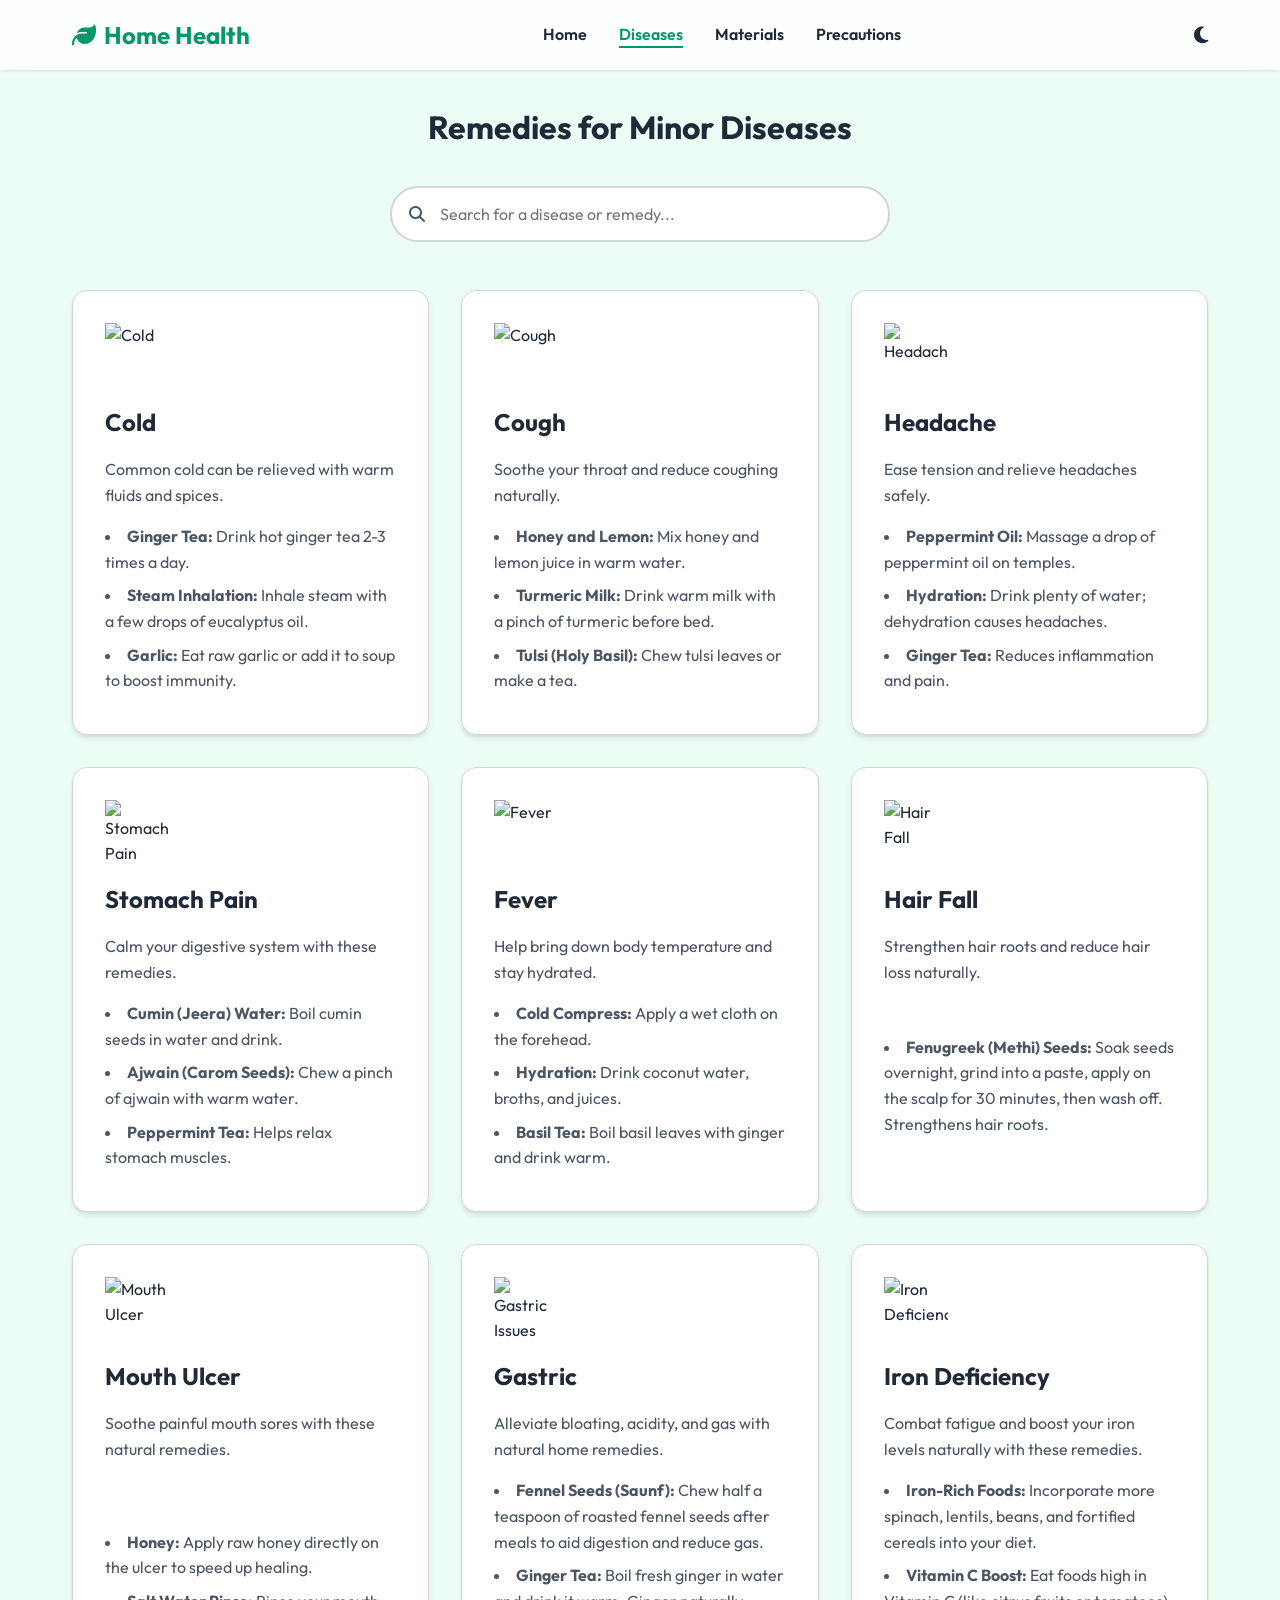
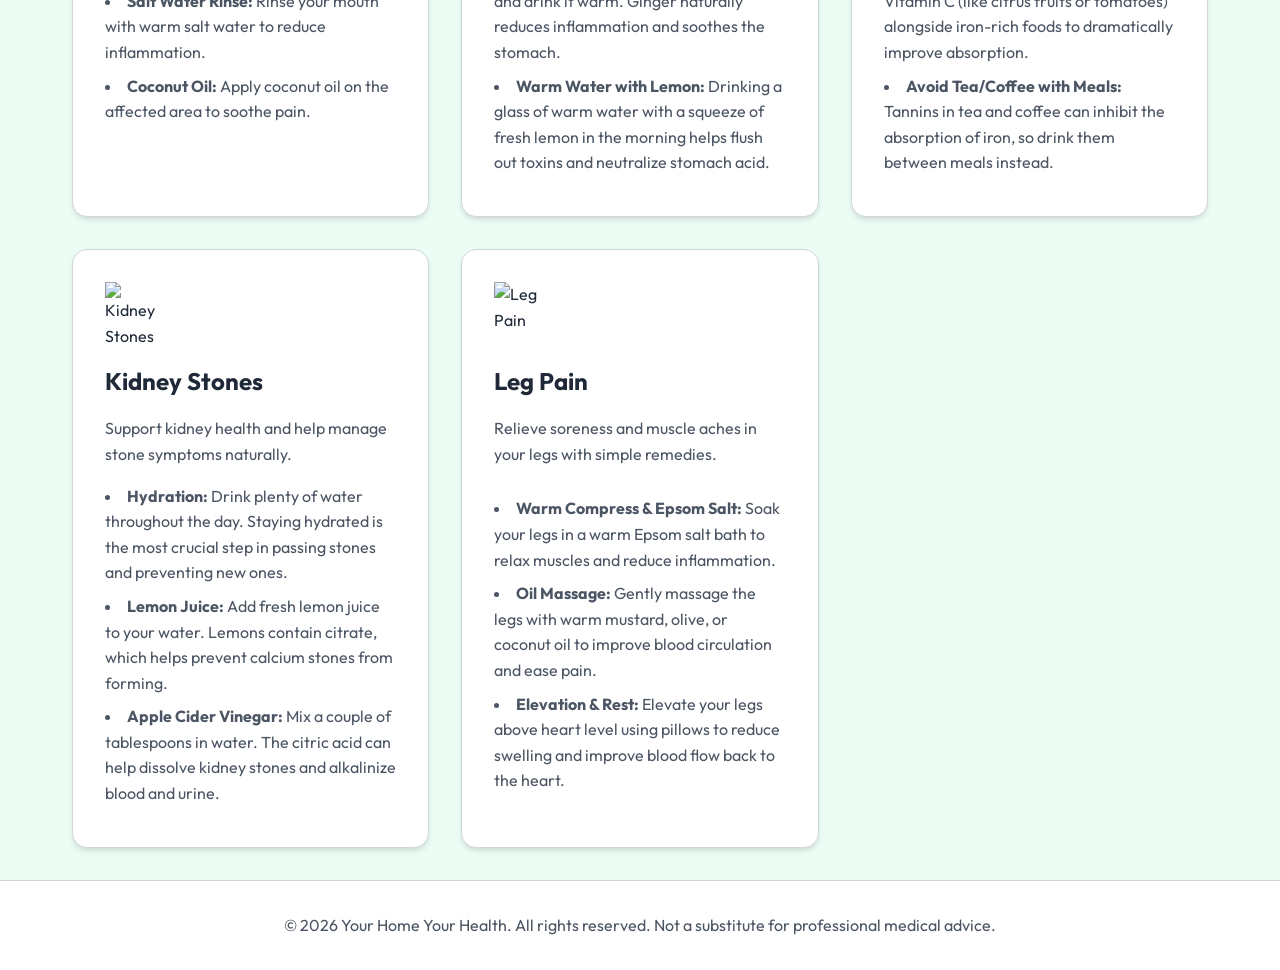
==== diseases.html @ cf8a4637 "Add files via upload" ====
<!DOCTYPE html>
<html lang="en">

<head>
    <meta charset="UTF-8">
    <meta name="viewport" content="width=device-width, initial-scale=1.0">
    <title>Minor Diseases & Remedies | Your Home Your Health</title>
    <meta name="description" content="Find natural home remedies for cold, cough, headache, stomach pain, and fever.">
    <link rel="stylesheet" href="style.css">
</head>

<body>

    <header>
        <nav>
            <a href="index.html" class="logo">
                <i class="fa-solid fa-leaf"></i> Home Health
            </a>
            <ul class="nav-links">
                <li><a href="index.html">Home</a></li>
                <li><a href="diseases.html" class="active">Diseases</a></li>
                <li><a href="materials.html">Materials</a></li>
                <li><a href="precautions.html">Precautions</a></li>
            </ul>
            <button class="theme-switch" aria-label="Toggle Dark Mode">
                <i class="fa-solid fa-moon"></i>
            </button>
            <button class="menu-toggle" aria-label="Toggle Mobile Menu">
                <i class="fa-solid fa-bars"></i>
            </button>
        </nav>
    </header>

    <main>
        <h1 class="section-title animate-in">Remedies for Minor Diseases</h1>

        <div class="search-container animate-in">
            <i class="fa-solid fa-search"></i>
            <input type="text" id="searchInput" placeholder="Search for a disease or remedy...">
        </div>

        <div class="grid animate-in" style="animation-delay: 0.2s;">
            <!-- Cold -->
            <div class="card">
                <img src="images/cold.jpg" alt="Cold" class="card-img">
                <h3>Cold</h3>
                <p>Common cold can be relieved with warm fluids and spices.</p>
                <ul>
                    <li><strong>Ginger Tea:</strong> Drink hot ginger tea 2-3 times a day.</li>
                    <li><strong>Steam Inhalation:</strong> Inhale steam with a few drops of eucalyptus oil.</li>
                    <li><strong>Garlic:</strong> Eat raw garlic or add it to soup to boost immunity.</li>
                </ul>
            </div>

            <!-- Cough -->
            <div class="card">
                <img src="images/cough.jpg" alt="Cough" class="card-img">
                <h3>Cough</h3>
                <p>Soothe your throat and reduce coughing naturally.</p>
                <ul>
                    <li><strong>Honey and Lemon:</strong> Mix honey and lemon juice in warm water.</li>
                    <li><strong>Turmeric Milk:</strong> Drink warm milk with a pinch of turmeric before bed.</li>
                    <li><strong>Tulsi (Holy Basil):</strong> Chew tulsi leaves or make a tea.</li>
                </ul>
            </div>

            <!-- Headache -->
            <div class="card">
                <img src="images/headache.jpg" alt="Headache" class="card-img">
                <h3>Headache</h3>
                <p>Ease tension and relieve headaches safely.</p>
                <ul>
                    <li><strong>Peppermint Oil:</strong> Massage a drop of peppermint oil on temples.</li>
                    <li><strong>Hydration:</strong> Drink plenty of water; dehydration causes headaches.</li>
                    <li><strong>Ginger Tea:</strong> Reduces inflammation and pain.</li>
                </ul>
            </div>

            <!-- Stomach Pain -->
            <div class="card">
                <img src="images/stomach.jpg" alt="Stomach Pain" class="card-img">
                <h3>Stomach Pain</h3>
                <p>Calm your digestive system with these remedies.</p>
                <ul>
                    <li><strong>Cumin (Jeera) Water:</strong> Boil cumin seeds in water and drink.</li>
                    <li><strong>Ajwain (Carom Seeds):</strong> Chew a pinch of ajwain with warm water.</li>
                    <li><strong>Peppermint Tea:</strong> Helps relax stomach muscles.</li>
                </ul>
            </div>

            <!-- Fever -->
            <div class="card">
                <img src="images/fever.jpg" alt="Fever" class="card-img">
                <h3>Fever</h3>
                <p>Help bring down body temperature and stay hydrated.</p>
                <ul>
                    <li><strong>Cold Compress:</strong> Apply a wet cloth on the forehead.</li>
                    <li><strong>Hydration:</strong> Drink coconut water, broths, and juices.</li>
                    <li><strong>Basil Tea:</strong> Boil basil leaves with ginger and drink warm.</li>
                </ul>
            </div>

            <!-- Hair Fall -->
            <div class="card">
                <img src="images/hairfall.jpg" alt="Hair Fall" class="card-img">
                <h3>Hair Fall</h3>
                <p>Strengthen hair roots and reduce hair loss naturally.</p>
                <ul>
                    <li><strong>Fenugreek (Methi) Seeds:</strong> Soak seeds overnight, grind into a paste, apply on the
                        scalp for 30 minutes, then wash off. Strengthens hair roots.</li>
                </ul>
            </div>

            <!-- Mouth Ulcer -->
            <div class="card">
                <img src="images/mouthulcer.jpg" alt="Mouth Ulcer" class="card-img">
                <h3>Mouth Ulcer</h3>
                <p>Soothe painful mouth sores with these natural remedies.</p>
                <ul>
                    <li><strong>Honey:</strong> Apply raw honey directly on the ulcer to speed up healing.</li>
                    <li><strong>Salt Water Rinse:</strong> Rinse your mouth with warm salt water to reduce inflammation.
                    </li>
                    <li><strong>Coconut Oil:</strong> Apply coconut oil on the affected area to soothe pain.</li>
                </ul>
            </div>

            <!-- Gastric Issues -->
            <div class="card">
                <img src="images/gastric.jpg" alt="Gastric Issues" class="card-img">
                <h3>Gastric</h3>
                <p>Alleviate bloating, acidity, and gas with natural home remedies.</p>
                <ul>
                    <li><strong>Fennel Seeds (Saunf):</strong> Chew half a teaspoon of roasted fennel seeds after meals
                        to aid digestion and reduce gas.</li>
                    <li><strong>Ginger Tea:</strong> Boil fresh ginger in water and drink it warm. Ginger naturally
                        reduces inflammation and soothes the stomach.</li>
                    <li><strong>Warm Water with Lemon:</strong> Drinking a glass of warm water with a squeeze of fresh
                        lemon in the morning helps flush out toxins and neutralize stomach acid.</li>
                </ul>
            </div>

            <!-- Iron Deficiency -->
            <div class="card">
                <img src="images/iron_deficiency.jpg" alt="Iron Deficiency" class="card-img">
                <h3>Iron Deficiency</h3>
                <p>Combat fatigue and boost your iron levels naturally with these remedies.</p>
                <ul>
                    <li><strong>Iron-Rich Foods:</strong> Incorporate more spinach, lentils, beans, and fortified cereals into your diet.</li>
                    <li><strong>Vitamin C Boost:</strong> Eat foods high in Vitamin C (like citrus fruits or tomatoes) alongside iron-rich foods to dramatically improve absorption.</li>
                    <li><strong>Avoid Tea/Coffee with Meals:</strong> Tannins in tea and coffee can inhibit the absorption of iron, so drink them between meals instead.</li>
                </ul>
            </div>

            <!-- Kidney Stones -->
            <div class="card">
                <img src="images/kidney_stones.jpg" alt="Kidney Stones" class="card-img">
                <h3>Kidney Stones</h3>
                <p>Support kidney health and help manage stone symptoms naturally.</p>
                <ul>
                    <li><strong>Hydration:</strong> Drink plenty of water throughout the day. Staying hydrated is the most crucial step in passing stones and preventing new ones.</li>
                    <li><strong>Lemon Juice:</strong> Add fresh lemon juice to your water. Lemons contain citrate, which helps prevent calcium stones from forming.</li>
                    <li><strong>Apple Cider Vinegar:</strong> Mix a couple of tablespoons in water. The citric acid can help dissolve kidney stones and alkalinize blood and urine.</li>
                </ul>
            </div>

            <!-- Leg Pain -->
            <div class="card">
                <img src="images/leg_pain.jpg" alt="Leg Pain" class="card-img">
                <h3>Leg Pain</h3>
                <p>Relieve soreness and muscle aches in your legs with simple remedies.</p>
                <ul>
                    <li><strong>Warm Compress & Epsom Salt:</strong> Soak your legs in a warm Epsom salt bath to relax muscles and reduce inflammation.</li>
                    <li><strong>Oil Massage:</strong> Gently massage the legs with warm mustard, olive, or coconut oil to improve blood circulation and ease pain.</li>
                    <li><strong>Elevation & Rest:</strong> Elevate your legs above heart level using pillows to reduce swelling and improve blood flow back to the heart.</li>
                </ul>
            </div>
        </div>
    </main>

    <footer>
        <p>&copy; 2026 Your Home Your Health. All rights reserved. Not a substitute for professional medical advice.</p>
    </footer>

    <script src="script.js"></script>
</body>

</html>
---- style.css ----
@import url('https://fonts.googleapis.com/css2?family=Outfit:wght@300;400;600;700&display=swap');
@import url('https://cdnjs.cloudflare.com/ajax/libs/font-awesome/6.4.0/css/all.min.css');

:root {
  /* Light Mode Colors */
  --primary-color: #059669; /* Emerald 600 */
  --primary-hover: #047857; /* Emerald 700 */
  --bg-color: #ecfdf5; /* Emerald 50 */
  --text-main: #1f2937; /* Gray 800 */
  --text-muted: #4b5563; /* Gray 600 */
  --card-bg: #ffffff;
  --border-color: #d1d5db;
  --header-bg: rgba(255, 255, 255, 0.9);
  --shadow: 0 4px 6px -1px rgba(0, 0, 0, 0.1), 0 2px 4px -1px rgba(0, 0, 0, 0.06);
  --shadow-hover: 0 10px 15px -3px rgba(0, 0, 0, 0.1), 0 4px 6px -2px rgba(0, 0, 0, 0.05);
}

[data-theme="dark"] {
  /* Dark Mode Colors */
  --primary-color: #10b981; /* Emerald 500 */
  --primary-hover: #34d399; /* Emerald 400 */
  --bg-color: #111827; /* Gray 900 */
  --text-main: #f9fafb; /* Gray 50 */
  --text-muted: #d1d5db; /* Gray 300 */
  --card-bg: #1f2937; /* Gray 800 */
  --border-color: #374151; /* Gray 700 */
  --header-bg: rgba(31, 41, 55, 0.9);
  --shadow: 0 4px 6px -1px rgba(0, 0, 0, 0.5);
  --shadow-hover: 0 10px 15px -3px rgba(0, 0, 0, 0.7);
}

* {
  margin: 0;
  padding: 0;
  box-sizing: border-box;
  font-family: 'Outfit', sans-serif;
}

body {
  background-color: var(--bg-color);
  color: var(--text-main);
  line-height: 1.6;
  transition: background-color 0.3s ease, color 0.3s ease;
  min-height: 100vh;
  display: flex;
  flex-direction: column;
}

/* Header & Navigation */
header {
  background-color: var(--header-bg);
  backdrop-filter: blur(10px);
  position: sticky;
  top: 0;
  z-index: 1000;
  box-shadow: 0 1px 3px 0 rgba(0, 0, 0, 0.1);
  transition: background-color 0.3s ease;
}

nav {
  max-width: 1200px;
  margin: 0 auto;
  padding: 1rem 2rem;
  display: flex;
  justify-content: space-between;
  align-items: center;
}

.logo {
  font-size: 1.5rem;
  font-weight: 700;
  color: var(--primary-color);
  text-decoration: none;
  display: flex;
  align-items: center;
  gap: 0.5rem;
}

.nav-links {
  display: flex;
  list-style: none;
  gap: 2rem;
  align-items: center;
}

.nav-links a {
  text-decoration: none;
  color: var(--text-main);
  font-weight: 600;
  transition: color 0.2s ease;
  position: relative;
}

.nav-links a::after {
  content: '';
  position: absolute;
  width: 0;
  height: 2px;
  bottom: -4px;
  left: 0;
  background-color: var(--primary-color);
  transition: width 0.3s ease;
}

.nav-links a:hover {
  color: var(--primary-color);
}

.nav-links a:hover::after, .nav-links a.active::after {
  width: 100%;
}

.nav-links a.active {
  color: var(--primary-color);
}

/* Dark Mode Toggle */
.theme-switch {
  background: none;
  border: none;
  color: var(--text-main);
  font-size: 1.2rem;
  cursor: pointer;
  transition: color 0.2s;
}

.theme-switch:hover {
  color: var(--primary-color);
}

/* Mobile Menu Button */
.menu-toggle {
  display: none;
  background: none;
  border: none;
  color: var(--text-main);
  font-size: 1.5rem;
  cursor: pointer;
}

/* Main Content */
main {
  flex: 1;
  max-width: 1200px;
  margin: 0 auto;
  padding: 2rem;
  width: 100%;
}

/* Hero Section */
.hero {
  text-align: center;
  padding: 4rem 1rem;
  background-image: linear-gradient(rgba(0, 0, 0, 0.6), rgba(0, 0, 0, 0.6)), url('images/hero.jpg');
  background-size: cover;
  background-position: center;
  background-attachment: fixed;
  display: flex;
  flex-direction: column;
  justify-content: center;
  align-items: center;
  min-height: 100vh;
  width: 100%;
  margin-top: -72px; /* Offset for header height assuming it's around 72px */
  padding-top: 72px;
}

.hero h1 {
  font-size: 4rem;
  margin-bottom: 1rem;
  color: #ffffff;
  text-shadow: 2px 2px 4px rgba(0,0,0,0.5);
}

.hero p {
  font-size: 1.5rem;
  color: #e5e7eb;
  max-width: 800px;
  margin: 0 auto 2rem;
  text-shadow: 1px 1px 2px rgba(0,0,0,0.5);
}

.btn {
  display: inline-block;
  padding: 0.8rem 1.5rem;
  background-color: var(--primary-color);
  color: white;
  text-decoration: none;
  border-radius: 30px;
  font-weight: 600;
  transition: background-color 0.3s, transform 0.2s;
  border: none;
  cursor: pointer;
}

.btn:hover {
  background-color: var(--primary-hover);
  transform: translateY(-2px);
}

/* Features/Cards */
.section-title {
  text-align: center;
  font-size: 2rem;
  margin-bottom: 2rem;
  color: var(--text-main);
}

.grid {
  display: grid;
  grid-template-columns: repeat(auto-fit, minmax(300px, 1fr));
  gap: 2rem;
}

.card {
  background-color: var(--card-bg);
  border-radius: 15px;
  padding: 2rem;
  box-shadow: var(--shadow);
  transition: transform 0.3s ease, box-shadow 0.3s ease;
  border: 1px solid var(--border-color);
  display: flex;
  flex-direction: column;
}

.card:hover {
  transform: translateY(-5px);
  box-shadow: var(--shadow-hover);
}

.card-icon {
  font-size: 2.5rem;
  color: var(--primary-color);
  margin-bottom: 1rem;
}

.card-img {
  width: 64px;
  height: 64px;
  object-fit: contain;
  margin-bottom: 1rem;
}

.card h3 {
  font-size: 1.5rem;
  margin-bottom: 1rem;
  color: var(--text-main);
}

.card p, .card ul {
  color: var(--text-muted);
  flex-grow: 1;
}

.card ul {
  list-style-position: inside;
  margin-top: 1rem;
}

.card ul li {
  margin-bottom: 0.5rem;
}

/* Search Bar */
.search-container {
  max-width: 500px;
  margin: 0 auto 3rem;
  position: relative;
}

.search-container input {
  width: 100%;
  padding: 1rem 1rem 1rem 3rem;
  border-radius: 30px;
  border: 2px solid var(--border-color);
  background-color: var(--card-bg);
  color: var(--text-main);
  font-size: 1rem;
  outline: none;
  transition: border-color 0.3s;
}

.search-container input:focus {
  border-color: var(--primary-color);
}

.search-container i {
  position: absolute;
  left: 1.2rem;
  top: 50%;
  transform: translateY(-50%);
  color: var(--text-muted);
}

/* Contact Form */
.contact-form {
  max-width: 600px;
  margin: 0 auto;
  background-color: var(--card-bg);
  padding: 2rem;
  border-radius: 15px;
  box-shadow: var(--shadow);
  border: 1px solid var(--border-color);
}

.form-group {
  margin-bottom: 1.5rem;
}

.form-group label {
  display: block;
  margin-bottom: 0.5rem;
  font-weight: 600;
}

.form-group input, .form-group textarea {
  width: 100%;
  padding: 0.8rem;
  border-radius: 8px;
  border: 1px solid var(--border-color);
  background-color: var(--bg-color);
  color: var(--text-main);
  font-family: 'Outfit', sans-serif;
}

.form-group input:focus, .form-group textarea:focus {
  outline: none;
  border-color: var(--primary-color);
}

/* Precautions List */
.precautions-list {
  list-style: none;
  max-width: 800px;
  margin: 0 auto;
}

.precautions-list li {
  background-color: var(--card-bg);
  margin-bottom: 1rem;
  padding: 1.5rem;
  border-radius: 10px;
  box-shadow: var(--shadow);
  display: flex;
  align-items: center;
  gap: 1rem;
  border-left: 4px solid #ef4444; /* Red warning border */
}

.precautions-list li i {
  color: #ef4444;
  font-size: 1.5rem;
}

/* Footer */
footer {
  background-color: var(--card-bg);
  text-align: center;
  padding: 2rem;
  margin-top: auto;
  border-top: 1px solid var(--border-color);
}

footer p {
  color: var(--text-muted);
}

/* Animations */
@keyframes fadeIn {
  from { opacity: 0; transform: translateY(20px); }
  to { opacity: 1; transform: translateY(0); }
}

.animate-in {
  animation: fadeIn 0.6s ease-out forwards;
}

/* Responsive Design */
@media (max-width: 768px) {
  .menu-toggle {
    display: block;
  }

  .nav-links {
    display: none;
    flex-direction: column;
    width: 100%;
    position: absolute;
    top: 100%;
    left: 0;
    background-color: var(--header-bg);
    padding: 1rem 0;
    box-shadow: 0 4px 6px -1px rgba(0, 0, 0, 0.1);
  }

  .nav-links.active {
    display: flex;
  }

  .hero h1 {
    font-size: 2rem;
  }
}
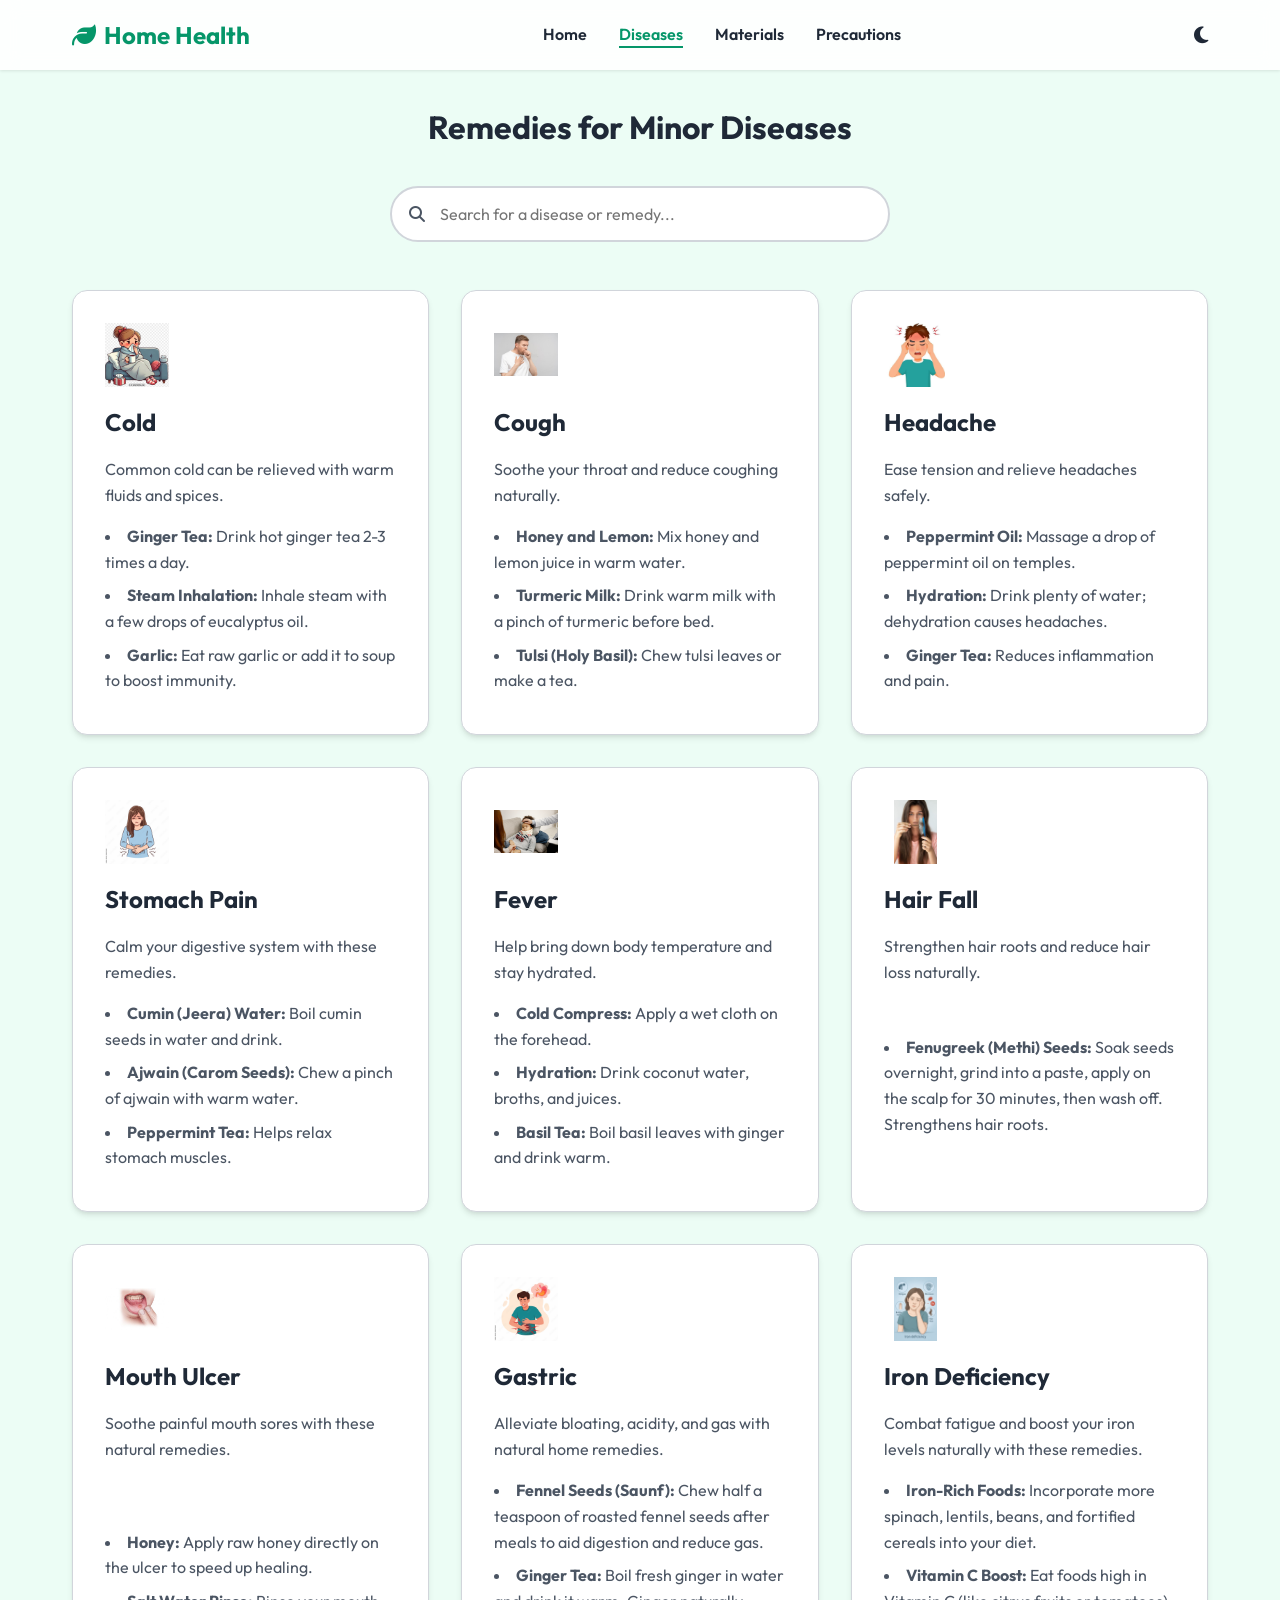
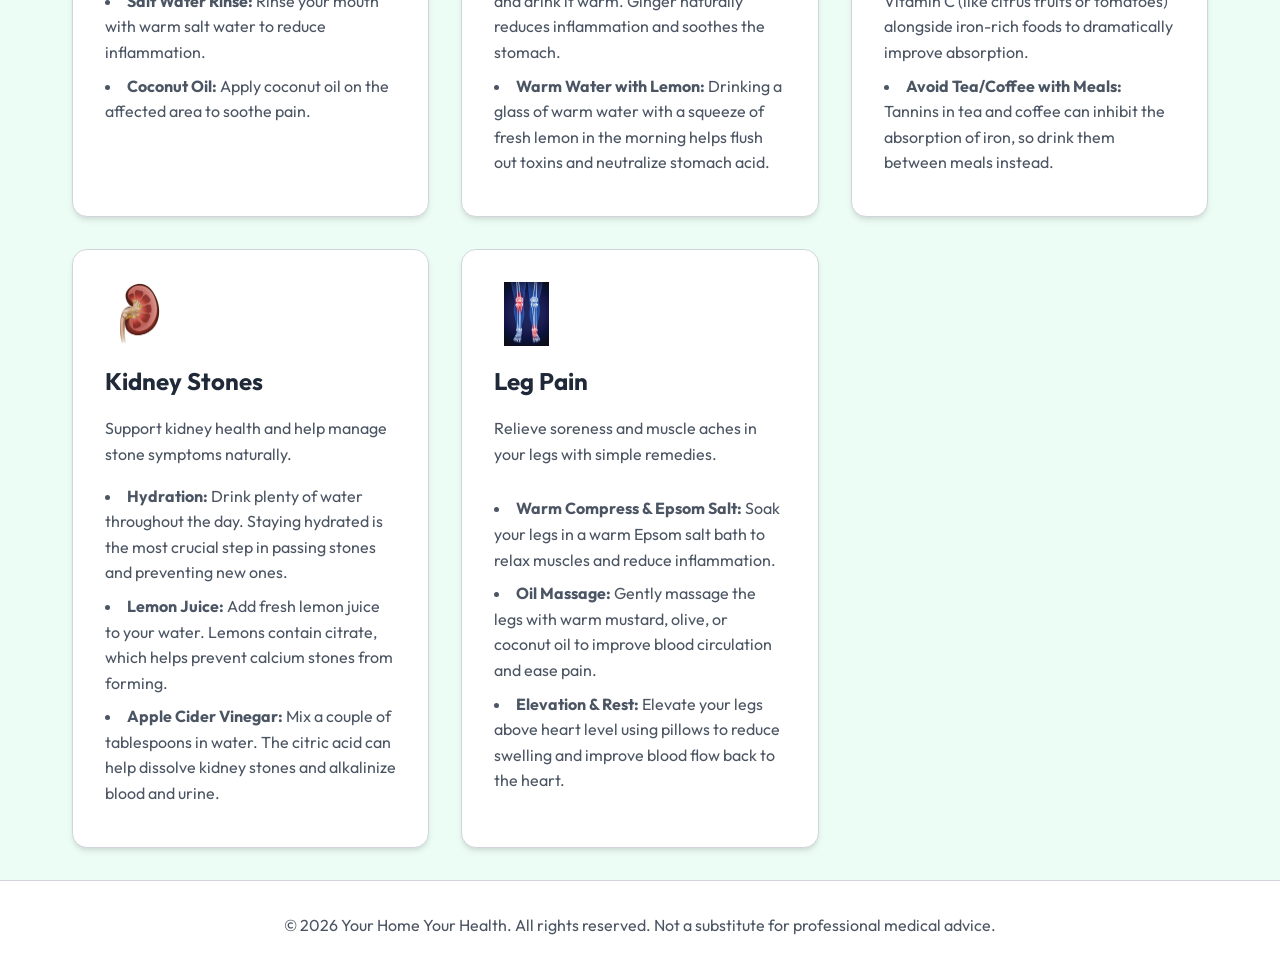
==== commit c2b18ad6: "Update diseases.html" ====
--- a/diseases.html
+++ b/diseases.html
@@ -42,7 +42,7 @@
         <div class="grid animate-in" style="animation-delay: 0.2s;">
             <!-- Cold -->
             <div class="card">
-                <img src="images/cold.jpg" alt="Cold" class="card-img">
+                <img src="cold.jpg" alt="Cold" class="card-img">
                 <h3>Cold</h3>
                 <p>Common cold can be relieved with warm fluids and spices.</p>
                 <ul>
@@ -54,7 +54,7 @@
 
             <!-- Cough -->
             <div class="card">
-                <img src="images/cough.jpg" alt="Cough" class="card-img">
+                <img src="cough.jpg" alt="Cough" class="card-img">
                 <h3>Cough</h3>
                 <p>Soothe your throat and reduce coughing naturally.</p>
                 <ul>
@@ -66,7 +66,7 @@
 
             <!-- Headache -->
             <div class="card">
-                <img src="images/headache.jpg" alt="Headache" class="card-img">
+                <img src="headache.jpg" alt="Headache" class="card-img">
                 <h3>Headache</h3>
                 <p>Ease tension and relieve headaches safely.</p>
                 <ul>
@@ -78,7 +78,7 @@
 
             <!-- Stomach Pain -->
             <div class="card">
-                <img src="images/stomach.jpg" alt="Stomach Pain" class="card-img">
+                <img src="stomach.jpg" alt="Stomach Pain" class="card-img">
                 <h3>Stomach Pain</h3>
                 <p>Calm your digestive system with these remedies.</p>
                 <ul>
@@ -90,7 +90,7 @@
 
             <!-- Fever -->
             <div class="card">
-                <img src="images/fever.jpg" alt="Fever" class="card-img">
+                <img src="fever.jpg" alt="Fever" class="card-img">
                 <h3>Fever</h3>
                 <p>Help bring down body temperature and stay hydrated.</p>
                 <ul>
@@ -102,7 +102,7 @@
 
             <!-- Hair Fall -->
             <div class="card">
-                <img src="images/hairfall.jpg" alt="Hair Fall" class="card-img">
+                <img src="hairfall.jpg" alt="Hair Fall" class="card-img">
                 <h3>Hair Fall</h3>
                 <p>Strengthen hair roots and reduce hair loss naturally.</p>
                 <ul>
@@ -113,7 +113,7 @@
 
             <!-- Mouth Ulcer -->
             <div class="card">
-                <img src="images/mouthulcer.jpg" alt="Mouth Ulcer" class="card-img">
+                <img src="mouthulcer.jpg" alt="Mouth Ulcer" class="card-img">
                 <h3>Mouth Ulcer</h3>
                 <p>Soothe painful mouth sores with these natural remedies.</p>
                 <ul>
@@ -126,7 +126,7 @@
 
             <!-- Gastric Issues -->
             <div class="card">
-                <img src="images/gastric.jpg" alt="Gastric Issues" class="card-img">
+                <img src="gastric.jpg" alt="Gastric Issues" class="card-img">
                 <h3>Gastric</h3>
                 <p>Alleviate bloating, acidity, and gas with natural home remedies.</p>
                 <ul>
@@ -141,7 +141,7 @@
 
             <!-- Iron Deficiency -->
             <div class="card">
-                <img src="images/iron_deficiency.jpg" alt="Iron Deficiency" class="card-img">
+                <img src="iron_deficiency.jpg" alt="Iron Deficiency" class="card-img">
                 <h3>Iron Deficiency</h3>
                 <p>Combat fatigue and boost your iron levels naturally with these remedies.</p>
                 <ul>
@@ -153,7 +153,7 @@
 
             <!-- Kidney Stones -->
             <div class="card">
-                <img src="images/kidney_stones.jpg" alt="Kidney Stones" class="card-img">
+                <img src="kidney_stones.jpg" alt="Kidney Stones" class="card-img">
                 <h3>Kidney Stones</h3>
                 <p>Support kidney health and help manage stone symptoms naturally.</p>
                 <ul>
@@ -165,7 +165,7 @@
 
             <!-- Leg Pain -->
             <div class="card">
-                <img src="images/leg_pain.jpg" alt="Leg Pain" class="card-img">
+                <img src="leg_pain.jpg" alt="Leg Pain" class="card-img">
                 <h3>Leg Pain</h3>
                 <p>Relieve soreness and muscle aches in your legs with simple remedies.</p>
                 <ul>
@@ -184,4 +184,4 @@
     <script src="script.js"></script>
 </body>
 
-</html>+</html>
--- a/style.css
+++ b/style.css
@@ -151,7 +151,7 @@
 .hero {
   text-align: center;
   padding: 4rem 1rem;
-  background-image: linear-gradient(rgba(0, 0, 0, 0.6), rgba(0, 0, 0, 0.6)), url('images/hero.jpg');
+  background-image: linear-gradient(rgba(0, 0, 0, 0.6), rgba(0, 0, 0, 0.6)), url('hero.jpg');
   background-size: cover;
   background-position: center;
   background-attachment: fixed;
